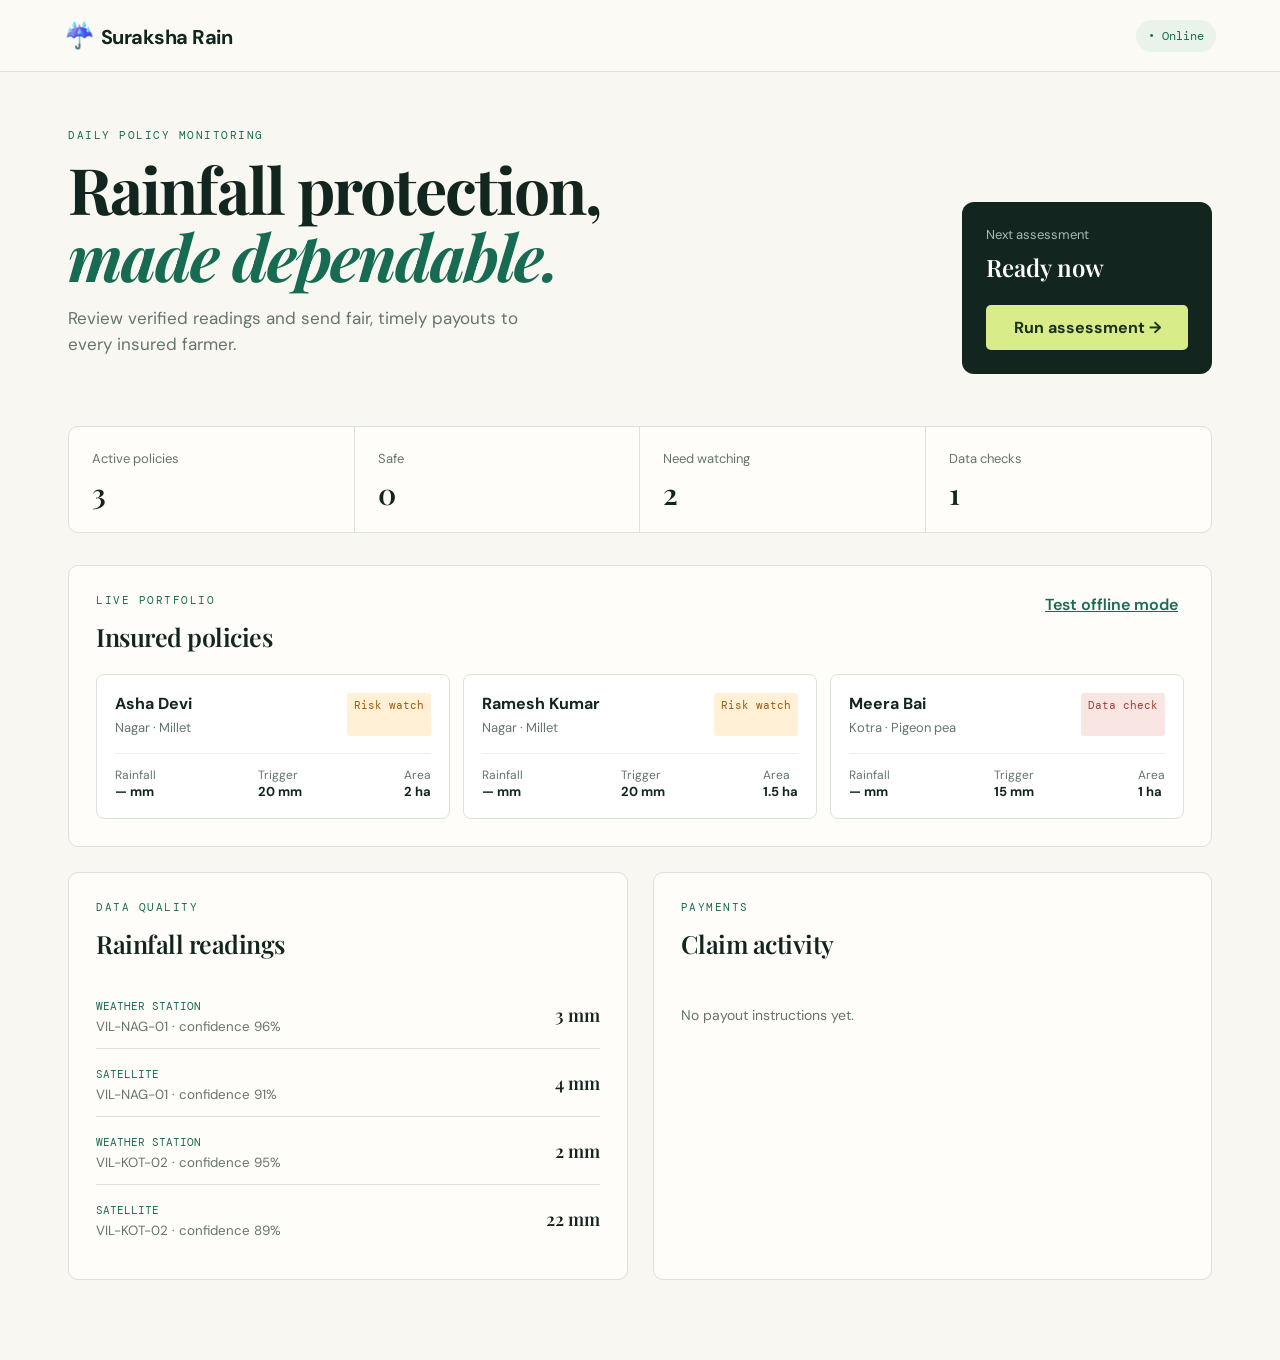
==== daniel.html @ 65af329f "Update daniel.html" ====
<!doctype html>
<html lang="en">
<head>
  <meta charset="utf-8">
  <meta name="viewport" content="width=device-width, initial-scale=1">
  <title>Suraksha Rain | Policy Operations</title>
  <style>
    @import url('https://fonts.googleapis.com/css2?family=DM+Mono&family=DM+Sans:wght@400;500;600;700&family=Playfair+Display:ital,wght@0,600;0,700;1,600&display=swap');
    :root { --ink:#13251f; --muted:#66746e; --paper:#f8f7f1; --line:#dce1d9; --green:#176b52; --red:#b5453c; }
    * { box-sizing:border-box; }
    body { margin:0; color:var(--ink); background:var(--paper); font-family:'DM Sans',sans-serif; }
    header { height:72px; padding:0 max(5vw,28px); display:flex; align-items:center; justify-content:space-between; border-bottom:1px solid var(--line); background:#fbfaf5; }
    .brand { font-size:20px; font-weight:700; letter-spacing:-.5px; }
    .brand span { margin-right:6px; color:var(--green); font-size:25px; }
    .connection { padding:8px 12px; border-radius:30px; color:var(--green); background:#e9f3e9; font:12px 'DM Mono',monospace; }
    .connection.offline { color:var(--red); background:#fae8e5; }
    main { max-width:1200px; margin:auto; padding:56px 28px 80px; }
    .eyebrow { margin:0 0 13px; color:var(--green); font:11px 'DM Mono',monospace; letter-spacing:1.5px; }
    .hero { display:flex; align-items:end; justify-content:space-between; gap:30px; margin-bottom:52px; }
    .hero h1 { margin:0; font:700 clamp(38px,5vw,64px)/1.05 'Playfair Display',serif; letter-spacing:-2px; }
    .hero h1 em { color:var(--green); }
    .intro { max-width:470px; color:var(--muted); font-size:17px; line-height:1.5; }
    .hero-card { min-width:250px; padding:24px; border-radius:12px; color:#fff; background:var(--ink); }
    .hero-card > span { display:block; color:#a9bbb2; font-size:13px; }
    .hero-card strong { display:block; margin:8px 0 22px; font:600 24px 'Playfair Display',serif; }
    button { font:inherit; cursor:pointer; }
    .hero-card button { width:100%; padding:12px; border:0; border-radius:5px; color:#1d301b; background:#d8ec8a; font-weight:700; }
    .summary { display:grid; grid-template-columns:repeat(4,1fr); margin-bottom:32px; border:1px solid var(--line); border-radius:10px; background:#fffdf9; }
    .metric { padding:20px 23px; border-right:1px solid var(--line); }
    .metric:last-child { border:0; }
    .metric span { color:var(--muted); font-size:13px; }
    .metric strong { display:block; margin-top:6px; font:600 29px 'Playfair Display',serif; }
    .panel { padding:27px; border:1px solid var(--line); border-radius:10px; background:#fffdf9; }
    .section-heading { display:flex; align-items:start; justify-content:space-between; margin-bottom:21px; }
    .section-heading h2 { margin:0; font:600 25px 'Playfair Display',serif; letter-spacing:-.5px; }
    .text-button { border:0; color:var(--green); background:none; font-weight:600; text-decoration:underline; }
    .policy-grid { display:grid; grid-template-columns:repeat(3,1fr); gap:13px; }
    .policy { padding:18px; border:1px solid var(--line); border-radius:8px; background:#fff; }
    .policy-top,.details { display:flex; justify-content:space-between; gap:8px; }
    .policy h3 { margin:0 0 5px; font-size:16px; }
    .policy p { margin:0; color:var(--muted); font-size:13px; }
    .tag { padding:5px 7px; border-radius:3px; white-space:nowrap; font:11px 'DM Mono',monospace; }
    .safe { color:#297044; background:#e4f1df; }.risk_watch { color:#9c5a0a; background:#fff0d6; }.data_check,.exception { color:#a63d36; background:#f9e5e2; }.triggered,.payment_pending { color:#9a5d00; background:#fbe9ca; }.paid { color:#237452; background:#dff0e8; }
    .details { margin-top:17px; padding-top:13px; border-top:1px solid #edf0eb; color:var(--muted); font-size:12px; }
    .details b { color:var(--ink); font-size:13px; }
    .claim-button { width:100%; margin-top:15px; padding:8px 10px; border:1px solid var(--green); border-radius:4px; color:var(--green); background:#fff; font-weight:700; }
    .split { display:grid; grid-template-columns:1fr 1fr; gap:25px; margin-top:25px; }
    .reading,.claim-row { display:flex; align-items:center; justify-content:space-between; padding:13px 0; border-top:1px solid var(--line); }
    .reading:first-child { border:0; }.reading small,.claim-row small { display:block; margin-top:3px; color:var(--muted); }.reading b { font:600 18px 'Playfair Display',serif; }.source { color:var(--green); font:11px 'DM Mono',monospace; text-transform:uppercase; }.claims-empty { padding:25px 0; color:var(--muted); font-size:14px; }
    .toast { position:fixed; right:24px; bottom:24px; max-width:360px; padding:15px 18px; border-radius:7px; color:#fff; background:var(--ink); box-shadow:0 10px 30px #13251f44; opacity:0; transform:translateY(100px); transition:.25s; }.toast.visible { opacity:1; transform:translateY(0); }
    @media (max-width:750px) { main { padding:35px 18px; }.hero { align-items:start; flex-direction:column; }.hero-card { width:100%; }.summary { grid-template-columns:repeat(2,1fr); }.metric:nth-child(2) { border-right:0; }.metric:nth-child(-n+2) { border-bottom:1px solid var(--line); }.policy-grid,.split { grid-template-columns:1fr; }.split { gap:18px; } }
  </style>
</head>
<body>
  <header><div class="brand"><span>&#9748;</span>Suraksha Rain</div><div id="connection" class="connection">&#8226; Online</div></header>
  <main>
    <section class="hero"><div><p class="eyebrow">DAILY POLICY MONITORING</p><h1>Rainfall protection,<br><em>made dependable.</em></h1><p class="intro">Review verified readings and send fair, timely payouts to every insured farmer.</p></div><div class="hero-card"><span>Next assessment</span><strong>Ready now</strong><button id="assessButton" type="button">Run assessment &rarr;</button></div></section>
    <section id="summary" class="summary"></section>
    <section class="panel"><div class="section-heading"><div><p class="eyebrow">LIVE PORTFOLIO</p><h2>Insured policies</h2></div><button id="offlineButton" class="text-button" type="button">Test offline mode</button></div><div id="policies" class="policy-grid"></div></section>
    <section class="split"><section class="panel"><div class="section-heading"><div><p class="eyebrow">DATA QUALITY</p><h2>Rainfall readings</h2></div></div><div id="readings"></div></section><section class="panel"><div class="section-heading"><div><p class="eyebrow">PAYMENTS</p><h2>Claim activity</h2></div></div><div id="claims" class="claims-empty">No payout instructions yet.</div></section></section>
  </main>
  <div id="toast" class="toast" role="status"></div>
  <script>
    const labels={SAFE:'Safe',RISK_WATCH:'Risk watch',DATA_CHECK:'Data check',TRIGGERED:'Triggered',PAYMENT_PENDING:'Payment pending',PAID:'Paid',EXCEPTION:'Exception'};
    const state={policies:[
      {policyId:'POL-20481',farmerName:'Asha Devi',villageId:'VIL-NAG-01',village:'Nagar',cropType:'Millet',area:2,rainfallTriggerMm:20,assessmentWindowDays:3,status:'RISK_WATCH'},
      {policyId:'POL-20482',farmerName:'Ramesh Kumar',villageId:'VIL-NAG-01',village:'Nagar',cropType:'Millet',area:1.5,rainfallTriggerMm:20,assessmentWindowDays:3,status:'RISK_WATCH'},
      {policyId:'POL-20483',farmerName:'Meera Bai',villageId:'VIL-KOT-02',village:'Kotra',cropType:'Pigeon pea',area:1,rainfallTriggerMm:15,assessmentWindowDays:3,status:'DATA_CHECK'}],
      readings:[{source:'weather_station',villageId:'VIL-NAG-01',rainfallMm:3,confidenceScore:.96},{source:'satellite',villageId:'VIL-NAG-01',rainfallMm:4,confidenceScore:.91},{source:'weather_station',villageId:'VIL-KOT-02',rainfallMm:2,confidenceScore:.95},{source:'satellite',villageId:'VIL-KOT-02',rainfallMm:22,confidenceScore:.89}],
      history:{'VIL-NAG-01':[5,4],'VIL-KOT-02':[3,2]},claims:[],online:true,recorded:false
    };
    const money=value=>String.fromCharCode(8377)+Number(value).toLocaleString('en-IN');
    function notify(message){const toast=document.querySelector('#toast');toast.textContent=message;toast.classList.add('visible');setTimeout(()=>toast.classList.remove('visible'),4500);}
    function render(){const count=status=>state.policies.filter(p=>p.status===status).length;document.querySelector('#summary').innerHTML=[['Active policies',state.policies.length],['Safe',count('SAFE')],['Need watching',count('RISK_WATCH')+count('TRIGGERED')],['Data checks',count('DATA_CHECK')]].map(([label,value])=>`<div class="metric"><span>${label}</span><strong>${value}</strong></div>`).join('');document.querySelector('#policies').innerHTML=state.policies.map(p=>`<article class="policy"><div class="policy-top"><div><h3>${p.farmerName}</h3><p>${p.village} &middot; ${p.cropType}</p></div><span class="tag ${p.status.toLowerCase()}">${labels[p.status]}</span></div><div class="details"><span>Rainfall<br><b>${p.totalRainfall??'—'} mm</b></span><span>Trigger<br><b>${p.rainfallTriggerMm} mm</b></span><span>Area<br><b>${p.area} ha</b></span></div>${p.status==='TRIGGERED'?`<button class="claim-button" data-id="${p.policyId}" type="button">Start automatic claim</button>`:''}</article>`).join('');document.querySelector('#readings').innerHTML=state.readings.map(r=>`<div class="reading"><div><span class="source">${r.source.replace('_',' ')}</span><small>${r.villageId} &middot; confidence ${Math.round(r.confidenceScore*100)}%</small></div><b>${r.rainfallMm} mm</b></div>`).join('');document.querySelector('#claims').innerHTML=state.claims.length?state.claims.map(c=>`<div class="claim-row"><span><b>${c.claimId}</b><br><small>${c.policyId}</small></span><span>${money(c.payout)}<br><small>${labels[c.status]}</small></span></div>`).join(''):'No payout instructions yet.';document.querySelectorAll('.claim-button').forEach(button=>button.addEventListener('click',()=>createClaim(button.dataset.id)));}
    function verify(villageId){const trusted=state.readings.filter(r=>r.villageId===villageId&&['weather_station','satellite'].includes(r.source)&&r.confidenceScore>=.8),station=trusted.find(r=>r.source==='weather_station'),satellite=trusted.find(r=>r.source==='satellite');if(!station&&!satellite)return null;if(station&&satellite&&Math.abs(station.rainfallMm-satellite.rainfallMm)>12)return null;return(station||satellite).rainfallMm;}
    function assess(){if(!state.online){notify('You are offline. The saved policy status is still available.');return;}const verified={'VIL-NAG-01':verify('VIL-NAG-01'),'VIL-KOT-02':verify('VIL-KOT-02')};if(!state.recorded){Object.entries(verified).forEach(([village,rainfall])=>{if(rainfall!==null)state.history[village].push(rainfall);});state.recorded=true;}state.policies.forEach(p=>{const rainfall=verified[p.villageId];if(rainfall===null){p.status='DATA_CHECK';return;}const windowRain=state.history[p.villageId].slice(-p.assessmentWindowDays);p.totalRainfall=windowRain.reduce((sum,value)=>sum+value,0);p.status=p.totalRainfall>=p.rainfallTriggerMm?'SAFE':'TRIGGERED';});render();notify('Assessment complete. Nagar policies are ready for automatic claims.');}
    function createClaim(policyId){const policy=state.policies.find(p=>p.policyId===policyId),shortfall=Math.max(0,policy.rainfallTriggerMm-policy.totalRainfall),payout=Math.round(policy.area*1000*(1+shortfall/policy.rainfallTriggerMm));state.claims.unshift({claimId:'CLM-'+(3001+state.claims.length),policyId,payout,status:'PAYMENT_PENDING'});policy.status='PAYMENT_PENDING';render();notify('Payout instruction for '+money(payout)+' has been queued for payment.');}
    function toggleOffline(){state.online=!state.online;const c=document.querySelector('#connection');c.classList.toggle('offline',!state.online);c.textContent=state.online?'• Online':'• Offline — cached view';notify(state.online?'Connection restored.':'Showing saved policy details.');}
    document.querySelector('#assessButton').addEventListener('click',assess);document.querySelector('#offlineButton').addEventListener('click',toggleOffline);render();
  </script>
</body>
</html>
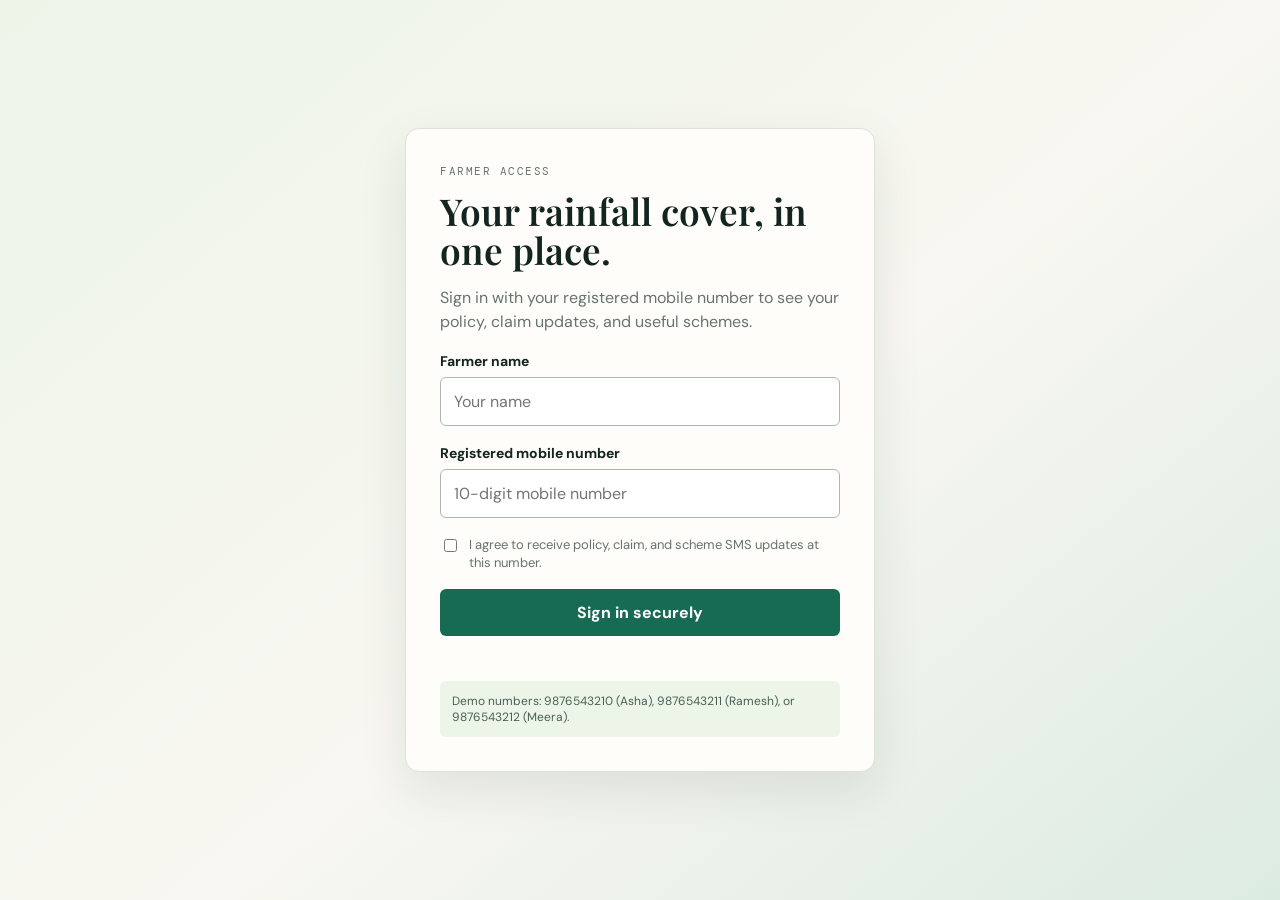
==== commit d474e845: "Update daniel.html" ====
--- a/daniel.html
+++ b/daniel.html
@@ -8,6 +8,7 @@
     @import url('https://fonts.googleapis.com/css2?family=DM+Mono&family=DM+Sans:wght@400;500;600;700&family=Playfair+Display:ital,wght@0,600;0,700;1,600&display=swap');
     :root { --ink:#13251f; --muted:#66746e; --paper:#f8f7f1; --line:#dce1d9; --green:#176b52; --red:#b5453c; }
     * { box-sizing:border-box; }
+    [hidden] { display:none !important; }
     body { margin:0; color:var(--ink); background:var(--paper); font-family:'DM Sans',sans-serif; }
     header { height:72px; padding:0 max(5vw,28px); display:flex; align-items:center; justify-content:space-between; border-bottom:1px solid var(--line); background:#fbfaf5; }
     .brand { font-size:20px; font-weight:700; letter-spacing:-.5px; }
@@ -48,35 +49,80 @@
     .reading,.claim-row { display:flex; align-items:center; justify-content:space-between; padding:13px 0; border-top:1px solid var(--line); }
     .reading:first-child { border:0; }.reading small,.claim-row small { display:block; margin-top:3px; color:var(--muted); }.reading b { font:600 18px 'Playfair Display',serif; }.source { color:var(--green); font:11px 'DM Mono',monospace; text-transform:uppercase; }.claims-empty { padding:25px 0; color:var(--muted); font-size:14px; }
     .toast { position:fixed; right:24px; bottom:24px; max-width:360px; padding:15px 18px; border-radius:7px; color:#fff; background:var(--ink); box-shadow:0 10px 30px #13251f44; opacity:0; transform:translateY(100px); transition:.25s; }.toast.visible { opacity:1; transform:translateY(0); }
-    @media (max-width:750px) { main { padding:35px 18px; }.hero { align-items:start; flex-direction:column; }.hero-card { width:100%; }.summary { grid-template-columns:repeat(2,1fr); }.metric:nth-child(2) { border-right:0; }.metric:nth-child(-n+2) { border-bottom:1px solid var(--line); }.policy-grid,.split { grid-template-columns:1fr; }.split { gap:18px; } }
+    .sign-in { min-height:100vh; display:grid; place-items:center; padding:24px; background:linear-gradient(140deg,#edf5e9 0%,#f8f7f1 55%,#dcebe0 100%); }.sign-card { width:min(100%,470px); padding:34px; border:1px solid var(--line); border-radius:14px; background:#fffdf9; box-shadow:0 18px 50px #13251f18; }.sign-card h1 { margin:8px 0 11px; font:600 37px/1.05 'Playfair Display',serif; }.sign-card p { color:var(--muted); line-height:1.5; }.sign-card label { display:block; margin:18px 0 7px; font-size:14px; font-weight:700; }.sign-card input { width:100%; padding:13px; border:1px solid #aab8b0; border-radius:6px; font:16px 'DM Sans',sans-serif; }.consent { display:flex!important; gap:9px; align-items:start; color:var(--muted); font-size:13px!important; font-weight:400!important; line-height:1.4; }.consent input { width:auto; margin-top:3px; }.primary { width:100%; margin-top:10px; padding:13px; border:0; border-radius:6px; color:#fff; background:var(--green); font-weight:700; }.form-error { min-height:19px; margin:10px 0 0; color:var(--red); font-size:13px; }.demo { margin-top:16px; padding:12px; border-radius:6px; color:#496057; background:#edf5e9; font-size:12px; }
+    .language { display:flex; align-items:center; gap:8px; margin-right:14px; color:var(--muted); font-size:13px; }.language select { padding:7px 9px; border:1px solid var(--line); border-radius:5px; color:var(--ink); background:#fff; font:inherit; }
+    .header-tools { display:flex; align-items:center; }.assist { display:grid; grid-template-columns:1.6fr 1fr; gap:18px; margin-bottom:25px; padding:21px; border:1px solid #c9dfcd; border-radius:10px; background:#edf5e9; }.assist h2 { margin:0 0 7px; font:600 22px 'Playfair Display',serif; }.assist p { margin:0; color:#466159; line-height:1.45; }.listen-button { min-height:56px; padding:12px 18px; border:0; border-radius:7px; color:#fff; background:var(--green); font-weight:700; }.listen-button span { margin-right:7px; font-size:20px; }.keypad { display:grid; grid-template-columns:repeat(4,1fr); gap:9px; margin-top:17px; }.key { min-height:66px; padding:8px; border:1px solid var(--line); border-radius:7px; color:var(--ink); background:#fff; font-weight:700; }.key small { display:block; margin-top:4px; color:var(--muted); font-size:10px; font-weight:500; }.key:hover,.key:focus-visible,.listen-button:hover,.listen-button:focus-visible { outline:3px solid #b6dbb9; outline-offset:2px; }.key.active { color:#fff; border-color:var(--green); background:var(--green); }.key.active small { color:#dcefe0; }
+    .welcome { margin:0 0 24px; color:var(--muted); }.welcome b { color:var(--ink); }.scheme-grid { display:grid; grid-template-columns:repeat(2,1fr); gap:12px; }.scheme { padding:17px; border:1px solid var(--line); border-radius:8px; background:#fff; }.scheme h3 { margin:0 0 6px; font-size:15px; }.scheme p { min-height:38px; margin:0 0 11px; color:var(--muted); font-size:13px; line-height:1.4; }.scheme a { color:var(--green); font-size:13px; font-weight:700; }.sms-log { margin:0; padding:0; list-style:none; }.sms-log li { padding:12px 0; border-top:1px solid var(--line); color:#4c5f57; font-size:13px; line-height:1.4; }.sms-log li:first-child { border-top:0; }.sms-log time { display:block; margin-top:3px; color:var(--muted); font:10px 'DM Mono',monospace; }
+    @media (max-width:750px) { header { padding:0 18px; }.language { display:none; } main { padding:35px 18px; }.hero { align-items:start; flex-direction:column; }.hero-card { width:100%; }.summary { grid-template-columns:repeat(2,1fr); }.metric:nth-child(2) { border-right:0; }.metric:nth-child(-n+2) { border-bottom:1px solid var(--line); }.policy-grid,.split,.assist { grid-template-columns:1fr; }.split { gap:18px; }.keypad { grid-template-columns:repeat(2,1fr); } }
   </style>
 </head>
 <body>
-  <header><div class="brand"><span>&#9748;</span>Suraksha Rain</div><div id="connection" class="connection">&#8226; Online</div></header>
+  <section id="signInPage" class="sign-in"><form id="signInForm" class="sign-card"><p class="eyebrow">FARMER ACCESS</p><h1>Your rainfall cover, in one place.</h1><p>Sign in with your registered mobile number to see your policy, claim updates, and useful schemes.</p><label for="farmerName">Farmer name</label><input id="farmerName" name="farmerName" autocomplete="name" placeholder="Your name" required><label for="mobileNumber">Registered mobile number</label><input id="mobileNumber" name="mobileNumber" inputmode="numeric" autocomplete="tel" maxlength="10" pattern="[0-9]{10}" placeholder="10-digit mobile number" required><label class="consent"><input id="smsConsent" type="checkbox" required>I agree to receive policy, claim, and scheme SMS updates at this number.</label><button class="primary" type="submit">Sign in securely</button><p id="formError" class="form-error" role="alert"></p><div class="demo">Demo numbers: 9876543210 (Asha), 9876543211 (Ramesh), or 9876543212 (Meera).</div></form></section>
+  <div id="appShell" hidden>
+  <header><div class="brand"><span>&#9748;</span>Suraksha Rain</div><div class="header-tools"><label class="language">Language <select id="languageSelect" aria-label="Choose language"><option value="hi">Hindi</option><option value="mr">Marathi</option><option value="te">Telugu</option><option value="ta">Tamil</option><option value="ml">Malayalam</option><option value="en">English</option></select></label><div id="connection" class="connection">&#8226; Online</div></div></header>
   <main>
     <section class="hero"><div><p class="eyebrow">DAILY POLICY MONITORING</p><h1>Rainfall protection,<br><em>made dependable.</em></h1><p class="intro">Review verified readings and send fair, timely payouts to every insured farmer.</p></div><div class="hero-card"><span>Next assessment</span><strong>Ready now</strong><button id="assessButton" type="button">Run assessment &rarr;</button></div></section>
+    <p id="welcome" class="welcome"></p><section class="assist" aria-labelledby="assistTitle"><div><p class="eyebrow">VOICE &amp; BUTTON SUPPORT</p><h2 id="assistTitle">Listen in your language</h2><p id="voiceText">Press Listen to hear your current policy status. Your phone voice will be used if a recorded local clip is unavailable.</p></div><button id="listenButton" class="listen-button" type="button"><span aria-hidden="true">&#128266;</span> Listen to status</button><div class="keypad" aria-label="Simple action keypad"><button class="key" type="button" data-action="1">1<small>Listen status</small></button><button class="key" type="button" data-action="2">2<small>Check rainfall</small></button><button class="key" type="button" data-action="3">3<small>Payment help</small></button><button class="key" type="button" data-action="0">0<small>Repeat help</small></button></div></section>
     <section id="summary" class="summary"></section>
     <section class="panel"><div class="section-heading"><div><p class="eyebrow">LIVE PORTFOLIO</p><h2>Insured policies</h2></div><button id="offlineButton" class="text-button" type="button">Test offline mode</button></div><div id="policies" class="policy-grid"></div></section>
     <section class="split"><section class="panel"><div class="section-heading"><div><p class="eyebrow">DATA QUALITY</p><h2>Rainfall readings</h2></div></div><div id="readings"></div></section><section class="panel"><div class="section-heading"><div><p class="eyebrow">PAYMENTS</p><h2>Claim activity</h2></div></div><div id="claims" class="claims-empty">No payout instructions yet.</div></section></section>
+    <section class="split"><section class="panel"><div class="section-heading"><div><p class="eyebrow">CENTRAL GOVERNMENT</p><h2>Useful farmer schemes</h2></div></div><div class="scheme-grid"><article class="scheme"><h3>PM-KISAN</h3><p>Income support information and beneficiary services.</p><a class="scheme-link" data-scheme="PM-KISAN" href="https://pmkisan.gov.in/" target="_blank" rel="noopener">Visit official portal &rarr;</a></article><article class="scheme"><h3>PMFBY</h3><p>Crop insurance enrolment, premium calculator, and policy status.</p><a class="scheme-link" data-scheme="PMFBY" href="https://pmfby.gov.in/" target="_blank" rel="noopener">Visit official portal &rarr;</a></article><article class="scheme"><h3>e-NAM</h3><p>National electronic market information and farmer registration.</p><a class="scheme-link" data-scheme="e-NAM" href="https://enam.gov.in/" target="_blank" rel="noopener">Visit official portal &rarr;</a></article><article class="scheme"><h3>Soil Health Card</h3><p>Learn about soil testing and soil-health recommendations.</p><a class="scheme-link" data-scheme="Soil Health Card" href="https://soilhealth.dac.gov.in/" target="_blank" rel="noopener">Visit official portal &rarr;</a></article></div></section><section class="panel"><div class="section-heading"><div><p class="eyebrow">SMS DELIVERY LOG</p><h2>Updates for your mobile</h2></div></div><ul id="smsLog" class="sms-log"><li>No SMS updates sent yet.</li></ul></section></section>
   </main>
   <div id="toast" class="toast" role="status"></div>
+  </div>
   <script>
     const labels={SAFE:'Safe',RISK_WATCH:'Risk watch',DATA_CHECK:'Data check',TRIGGERED:'Triggered',PAYMENT_PENDING:'Payment pending',PAID:'Paid',EXCEPTION:'Exception'};
+    const voiceLibrary={
+      en:{status:'Your policy status is being checked. Press 2 to check rainfall or 3 for payment help.',risk:'Rain is low. You do not need to do anything.',data:'We are checking the rainfall data. You do not need to do anything.',trigger:'Rainfall is below the policy trigger. A claim can now be started.',payment:'Your payment request is being processed. You do not need to visit an office.',help:'Press 1 to listen to your status. Press 2 to check rainfall. Press 3 for payment help.'},
+      hi:{status:'Aapki policy ki sthiti janchi ja rahi hai. Baarish jaanne ke liye 2 dabaiye. Bhugtan sahayata ke liye 3 dabaiye.',risk:'Baarish kam hai. Aapko kuchh karne ki zaroorat nahi hai.',data:'Hum baarish ke data ki jaanch kar rahe hain. Aapko kuchh karne ki zaroorat nahi hai.',trigger:'Baarish policy ki seema se kam hai. Claim shuru kiya ja sakta hai.',payment:'Aapke bhugtan ka anurodh process ho raha hai. Aapko daftar jaane ki zaroorat nahi hai.',help:'Apni sthiti sunne ke liye 1 dabaiye. Baarish jaanne ke liye 2 dabaiye. Bhugtan sahayata ke liye 3 dabaiye.'},
+      mr:{status:'Tumchya policychi sthiti tapasli jat aahe. Paus tapasnyasathi 2 daba. Payment madatisathi 3 daba.',risk:'Paus kami aahe. Tumhala kahi karaychi garaj nahi.',data:'Amhi pausachya mahitichi tapasni karat aahot. Tumhala kahi karaychi garaj nahi.',trigger:'Paus policychya maryadepeksha kami aahe. Claim suru karta yeil.',payment:'Tumchya paymentchi vinanti prakriyet aahe. Tumhala karyalayat janyachi garaj nahi.',help:'Sthiti aiknyasathi 1 daba. Paus tapasnyasathi 2 daba. Payment madatisathi 3 daba.'},
+      te:{status:'Mee policy sthithini tanikhi chestunnanu. Varsham telusukovadaniki 2 nokkandi. Payment sahayam kosam 3 nokkandi.',risk:'Varsham takkuvaga undi. Meeru emi cheyavalasina avasaram ledu.',data:'Memu varshapu data nu tanikhi chestunnamu. Meeru emi cheyavalasina avasaram ledu.',trigger:'Varsham policy parimithi kante takkuvaga undi. Claim prarambhinchavachu.',payment:'Mee payment abhyarthana prakriyaloo undi. Meeru office ku vellavalasina avasaram ledu.',help:'Sthiti vinadaniki 1 nokkandi. Varsham telusukovadaniki 2 nokkandi. Payment sahayam kosam 3 nokkandi.'},
+      ta:{status:'Ungal policy nilai sariparkkapadugirathu. Mazhaiyai parka 2 ai azhuthungal. Panam uthavikku 3 ai azhuthungal.',risk:'Mazhai kuraivaga ullathu. Neengal ethuvum seiya vendam.',data:'Mazhai thagavalai naangal sariparkkirom. Neengal ethuvum seiya vendam.',trigger:'Mazhai policy alavai vida kuraivaga ullathu. Claim thodangalam.',payment:'Ungal payment korikkai seyalil ullathu. Neengal aluvagathirku sella vendam.',help:'Nilaiyai ketka 1 ai azhuthungal. Mazhaiyai parka 2 ai azhuthungal. Payment uthavikku 3 ai azhuthungal.'},
+      ml:{status:'Ningalude policy nilay parishodhikkunnu. Mazha ariyan 2 amarthuka. Payment sahayathin 3 amarthuka.',risk:'Mazha kuravaanu. Ningal onnum cheyyenda avashyamilla.',data:'Mazhayude vivarangal njangal parishodhikkukayaanu. Ningal onnum cheyyenda avashyamilla.',trigger:'Mazha policy paridhiyekkal kuravaanu. Claim thudangam.',payment:'Ningalude payment apeksha processil aanu. Ningal officeil pokenda avashyamilla.',help:'Nilay kelkan 1 amarthuka. Mazha ariyan 2 amarthuka. Payment sahayathin 3 amarthuka.'}
+    };
+    const prerecordedAudio={hi:{},mr:{},te:{},ta:{},ml:{},en:{}}; // Add recorded .mp3 paths here, e.g. hi:{risk:'audio/hi/risk.mp3'}.
     const state={policies:[
-      {policyId:'POL-20481',farmerName:'Asha Devi',villageId:'VIL-NAG-01',village:'Nagar',cropType:'Millet',area:2,rainfallTriggerMm:20,assessmentWindowDays:3,status:'RISK_WATCH'},
-      {policyId:'POL-20482',farmerName:'Ramesh Kumar',villageId:'VIL-NAG-01',village:'Nagar',cropType:'Millet',area:1.5,rainfallTriggerMm:20,assessmentWindowDays:3,status:'RISK_WATCH'},
-      {policyId:'POL-20483',farmerName:'Meera Bai',villageId:'VIL-KOT-02',village:'Kotra',cropType:'Pigeon pea',area:1,rainfallTriggerMm:15,assessmentWindowDays:3,status:'DATA_CHECK'}],
+      {policyId:'POL-20481',mobile:'9876543210',farmerName:'Asha Devi',villageId:'VIL-NAG-01',village:'Nagar',cropType:'Millet',area:2,rainfallTriggerMm:20,assessmentWindowDays:3,status:'RISK_WATCH'},
+      {policyId:'POL-20482',mobile:'9876543211',farmerName:'Ramesh Kumar',villageId:'VIL-NAG-01',village:'Nagar',cropType:'Millet',area:1.5,rainfallTriggerMm:20,assessmentWindowDays:3,status:'RISK_WATCH'},
+      {policyId:'POL-20483',mobile:'9876543212',farmerName:'Meera Bai',villageId:'VIL-KOT-02',village:'Kotra',cropType:'Pigeon pea',area:1,rainfallTriggerMm:15,assessmentWindowDays:3,status:'DATA_CHECK'}],
       readings:[{source:'weather_station',villageId:'VIL-NAG-01',rainfallMm:3,confidenceScore:.96},{source:'satellite',villageId:'VIL-NAG-01',rainfallMm:4,confidenceScore:.91},{source:'weather_station',villageId:'VIL-KOT-02',rainfallMm:2,confidenceScore:.95},{source:'satellite',villageId:'VIL-KOT-02',rainfallMm:22,confidenceScore:.89}],
-      history:{'VIL-NAG-01':[5,4],'VIL-KOT-02':[3,2]},claims:[],online:true,recorded:false
+      history:{'VIL-NAG-01':[5,4],'VIL-KOT-02':[3,2]},claims:[],online:true,recorded:false,activeMobile:null,farmer:null,sms:[]
     };
     const money=value=>String.fromCharCode(8377)+Number(value).toLocaleString('en-IN');
     function notify(message){const toast=document.querySelector('#toast');toast.textContent=message;toast.classList.add('visible');setTimeout(()=>toast.classList.remove('visible'),4500);}
+    function language(){return document.querySelector('#languageSelect').value;}
+    function setVoiceText(message){document.querySelector('#voiceText').textContent=message;}
+    function playVoice(key='status'){
+      const lang=language(), text=voiceLibrary[lang][key]||voiceLibrary.en[key], clip=prerecordedAudio[lang][key];
+      setVoiceText(text);
+      if(clip){const audio=new Audio(clip);audio.play().catch(()=>speak(text,lang));}
+      else speak(text,lang);
+    }
+    function speak(text,lang){
+      if(!('speechSynthesis' in window)){notify('Audio is not available on this device. Please use the large buttons below.');return;}
+      window.speechSynthesis.cancel();
+      const utterance=new SpeechSynthesisUtterance(text);
+      utterance.lang={hi:'hi-IN',mr:'mr-IN',te:'te-IN',ta:'ta-IN',ml:'ml-IN',en:'en-IN'}[lang]; utterance.rate=.88; utterance.pitch=1;
+      window.speechSynthesis.speak(utterance);
+    }
     function render(){const count=status=>state.policies.filter(p=>p.status===status).length;document.querySelector('#summary').innerHTML=[['Active policies',state.policies.length],['Safe',count('SAFE')],['Need watching',count('RISK_WATCH')+count('TRIGGERED')],['Data checks',count('DATA_CHECK')]].map(([label,value])=>`<div class="metric"><span>${label}</span><strong>${value}</strong></div>`).join('');document.querySelector('#policies').innerHTML=state.policies.map(p=>`<article class="policy"><div class="policy-top"><div><h3>${p.farmerName}</h3><p>${p.village} &middot; ${p.cropType}</p></div><span class="tag ${p.status.toLowerCase()}">${labels[p.status]}</span></div><div class="details"><span>Rainfall<br><b>${p.totalRainfall??'—'} mm</b></span><span>Trigger<br><b>${p.rainfallTriggerMm} mm</b></span><span>Area<br><b>${p.area} ha</b></span></div>${p.status==='TRIGGERED'?`<button class="claim-button" data-id="${p.policyId}" type="button">Start automatic claim</button>`:''}</article>`).join('');document.querySelector('#readings').innerHTML=state.readings.map(r=>`<div class="reading"><div><span class="source">${r.source.replace('_',' ')}</span><small>${r.villageId} &middot; confidence ${Math.round(r.confidenceScore*100)}%</small></div><b>${r.rainfallMm} mm</b></div>`).join('');document.querySelector('#claims').innerHTML=state.claims.length?state.claims.map(c=>`<div class="claim-row"><span><b>${c.claimId}</b><br><small>${c.policyId}</small></span><span>${money(c.payout)}<br><small>${labels[c.status]}</small></span></div>`).join(''):'No payout instructions yet.';document.querySelectorAll('.claim-button').forEach(button=>button.addEventListener('click',()=>createClaim(button.dataset.id)));}
+    function render(){
+      const policies=state.policies.filter(policy=>policy.mobile===state.activeMobile),count=status=>policies.filter(policy=>policy.status===status).length;
+      document.querySelector('#summary').innerHTML=[['Your policies',policies.length],['Safe',count('SAFE')],['Need watching',count('RISK_WATCH')+count('TRIGGERED')],['Data checks',count('DATA_CHECK')]].map(([label,value])=>`<div class="metric"><span>${label}</span><strong>${value}</strong></div>`).join('');
+      document.querySelector('#policies').innerHTML=policies.map(policy=>`<article class="policy"><div class="policy-top"><div><h3>${policy.farmerName}</h3><p>${policy.village} &middot; ${policy.cropType}</p></div><span class="tag ${policy.status.toLowerCase()}">${labels[policy.status]}</span></div><div class="details"><span>Rainfall<br><b>${policy.totalRainfall??'-'} mm</b></span><span>Trigger<br><b>${policy.rainfallTriggerMm} mm</b></span><span>Area<br><b>${policy.area} ha</b></span></div>${policy.status==='TRIGGERED'?`<button class="claim-button" data-id="${policy.policyId}" type="button">Start automatic claim</button>`:''}</article>`).join('')||'<p>No policy is registered to this mobile number.</p>';
+      document.querySelector('#readings').innerHTML=state.readings.map(reading=>`<div class="reading"><div><span class="source">${reading.source.replace('_',' ')}</span><small>${reading.villageId} &middot; confidence ${Math.round(reading.confidenceScore*100)}%</small></div><b>${reading.rainfallMm} mm</b></div>`).join('');
+      document.querySelector('#claims').innerHTML=state.claims.length?state.claims.map(claim=>`<div class="claim-row"><span><b>${claim.claimId}</b><br><small>${claim.policyId}</small></span><span>${money(claim.payout)}<br><small>${labels[claim.status]}</small></span></div>`).join(''):'No payout instructions yet.';
+      document.querySelector('#smsLog').innerHTML=state.sms.length?state.sms.map(sms=>`<li>${sms.message}<time>To ${sms.mobile} &middot; ${sms.time}</time></li>`).join(''):'<li>No SMS updates sent yet.</li>';
+      document.querySelectorAll('.claim-button').forEach(button=>button.addEventListener('click',()=>createClaim(button.dataset.id)));
+    }
     function verify(villageId){const trusted=state.readings.filter(r=>r.villageId===villageId&&['weather_station','satellite'].includes(r.source)&&r.confidenceScore>=.8),station=trusted.find(r=>r.source==='weather_station'),satellite=trusted.find(r=>r.source==='satellite');if(!station&&!satellite)return null;if(station&&satellite&&Math.abs(station.rainfallMm-satellite.rainfallMm)>12)return null;return(station||satellite).rainfallMm;}
-    function assess(){if(!state.online){notify('You are offline. The saved policy status is still available.');return;}const verified={'VIL-NAG-01':verify('VIL-NAG-01'),'VIL-KOT-02':verify('VIL-KOT-02')};if(!state.recorded){Object.entries(verified).forEach(([village,rainfall])=>{if(rainfall!==null)state.history[village].push(rainfall);});state.recorded=true;}state.policies.forEach(p=>{const rainfall=verified[p.villageId];if(rainfall===null){p.status='DATA_CHECK';return;}const windowRain=state.history[p.villageId].slice(-p.assessmentWindowDays);p.totalRainfall=windowRain.reduce((sum,value)=>sum+value,0);p.status=p.totalRainfall>=p.rainfallTriggerMm?'SAFE':'TRIGGERED';});render();notify('Assessment complete. Nagar policies are ready for automatic claims.');}
-    function createClaim(policyId){const policy=state.policies.find(p=>p.policyId===policyId),shortfall=Math.max(0,policy.rainfallTriggerMm-policy.totalRainfall),payout=Math.round(policy.area*1000*(1+shortfall/policy.rainfallTriggerMm));state.claims.unshift({claimId:'CLM-'+(3001+state.claims.length),policyId,payout,status:'PAYMENT_PENDING'});policy.status='PAYMENT_PENDING';render();notify('Payout instruction for '+money(payout)+' has been queued for payment.');}
+    function assess(){if(!state.online){notify('You are offline. The saved policy status is still available.');playVoice('status');return;}const verified={'VIL-NAG-01':verify('VIL-NAG-01'),'VIL-KOT-02':verify('VIL-KOT-02')};if(!state.recorded){Object.entries(verified).forEach(([village,rainfall])=>{if(rainfall!==null)state.history[village].push(rainfall);});state.recorded=true;}state.policies.forEach(p=>{const rainfall=verified[p.villageId];if(rainfall===null){p.status='DATA_CHECK';return;}const windowRain=state.history[p.villageId].slice(-p.assessmentWindowDays);p.totalRainfall=windowRain.reduce((sum,value)=>sum+value,0);p.status=p.totalRainfall>=p.rainfallTriggerMm?'SAFE':'TRIGGERED';});render();notify('Assessment complete. Nagar policies are ready for automatic claims.');playVoice('trigger');}
+    function sendSms(message){state.sms.unshift({mobile:state.activeMobile,message,time:new Date().toLocaleString('en-IN')});render();notify('SMS update prepared for '+state.activeMobile+'.');}
+    function createClaim(policyId){const policy=state.policies.find(p=>p.policyId===policyId),shortfall=Math.max(0,policy.rainfallTriggerMm-policy.totalRainfall),payout=Math.round(policy.area*1000*(1+shortfall/policy.rainfallTriggerMm));state.claims.unshift({claimId:'CLM-'+(3001+state.claims.length),policyId,payout,status:'PAYMENT_PENDING'});policy.status='PAYMENT_PENDING';sendSms('Claim '+state.claims[0].claimId+' is pending. Your estimated payment is '+money(payout)+'. We will update you after processing.');playVoice('payment');}
+    function signIn(event){event.preventDefault();const mobile=document.querySelector('#mobileNumber').value.replace(/\D/g,''),registered=state.policies.find(policy=>policy.mobile===mobile),error=document.querySelector('#formError');if(!registered){error.textContent='No demo policy was found for this mobile number. Try a number shown below the form.';return;}state.activeMobile=mobile;state.farmer={name:registered.farmerName,mobile};document.querySelector('#signInPage').hidden=true;document.querySelector('#appShell').hidden=false;document.querySelector('#welcome').innerHTML='Welcome, <b>'+registered.farmerName+'</b>. Your information is securely filtered using your registered mobile number ending in '+mobile.slice(-4)+'.';sendSms('Welcome to Suraksha Rain. Your policy status and useful scheme links are now available.');render();playVoice('status');}
     function toggleOffline(){state.online=!state.online;const c=document.querySelector('#connection');c.classList.toggle('offline',!state.online);c.textContent=state.online?'• Online':'• Offline — cached view';notify(state.online?'Connection restored.':'Showing saved policy details.');}
-    document.querySelector('#assessButton').addEventListener('click',assess);document.querySelector('#offlineButton').addEventListener('click',toggleOffline);render();
+    function keypad(action){document.querySelectorAll('.key').forEach(key=>key.classList.toggle('active',key.dataset.action===action));if(action==='1')playVoice('status');if(action==='2')assess();if(action==='3')playVoice('payment');if(action==='0')playVoice('help');}
+    document.querySelector('#signInForm').addEventListener('submit',signIn);document.querySelector('#assessButton').addEventListener('click',assess);document.querySelector('#offlineButton').addEventListener('click',toggleOffline);document.querySelector('#listenButton').addEventListener('click',()=>playVoice('status'));document.querySelector('#languageSelect').addEventListener('change',()=>playVoice('status'));document.querySelectorAll('.key').forEach(key=>key.addEventListener('click',()=>keypad(key.dataset.action)));document.querySelectorAll('.scheme-link').forEach(link=>link.addEventListener('click',()=>sendSms(link.dataset.scheme+' official scheme link was opened. Please check eligibility on the government portal.')));render();
   </script>
 </body>
 </html>
